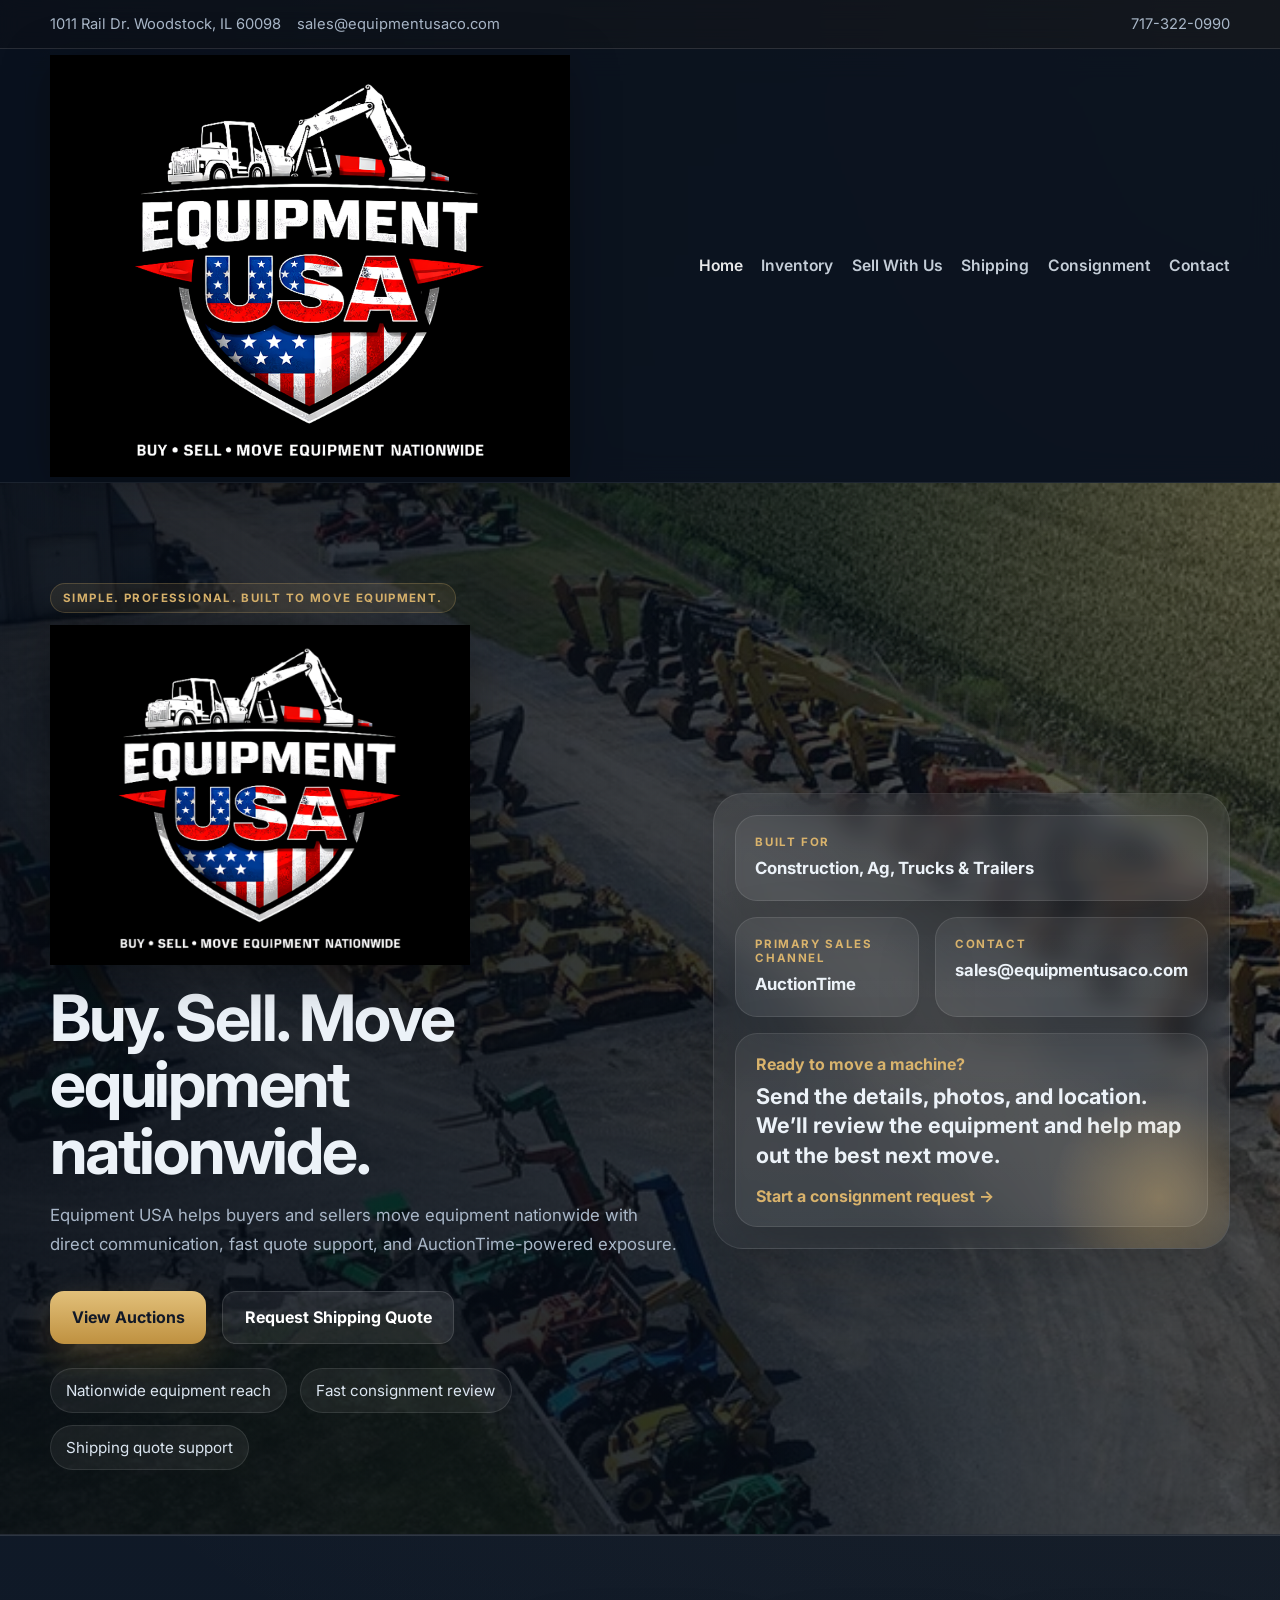
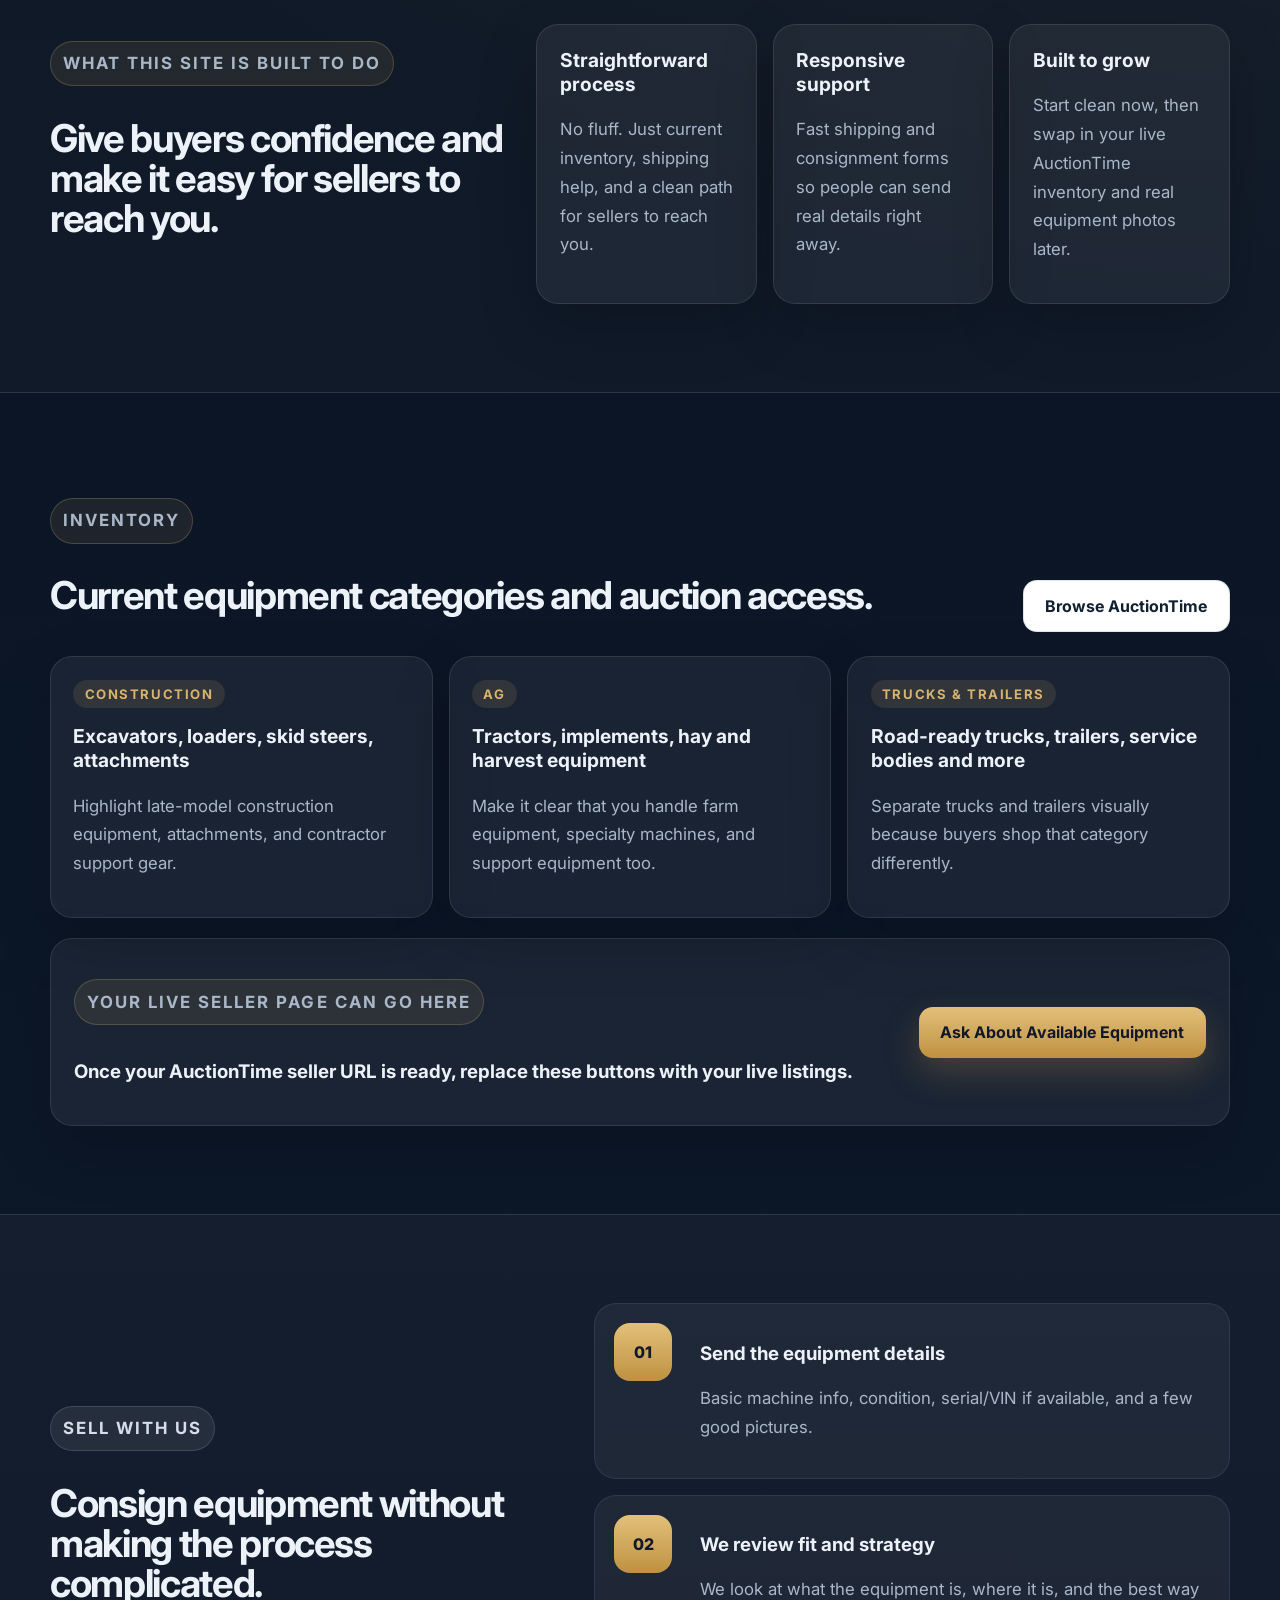
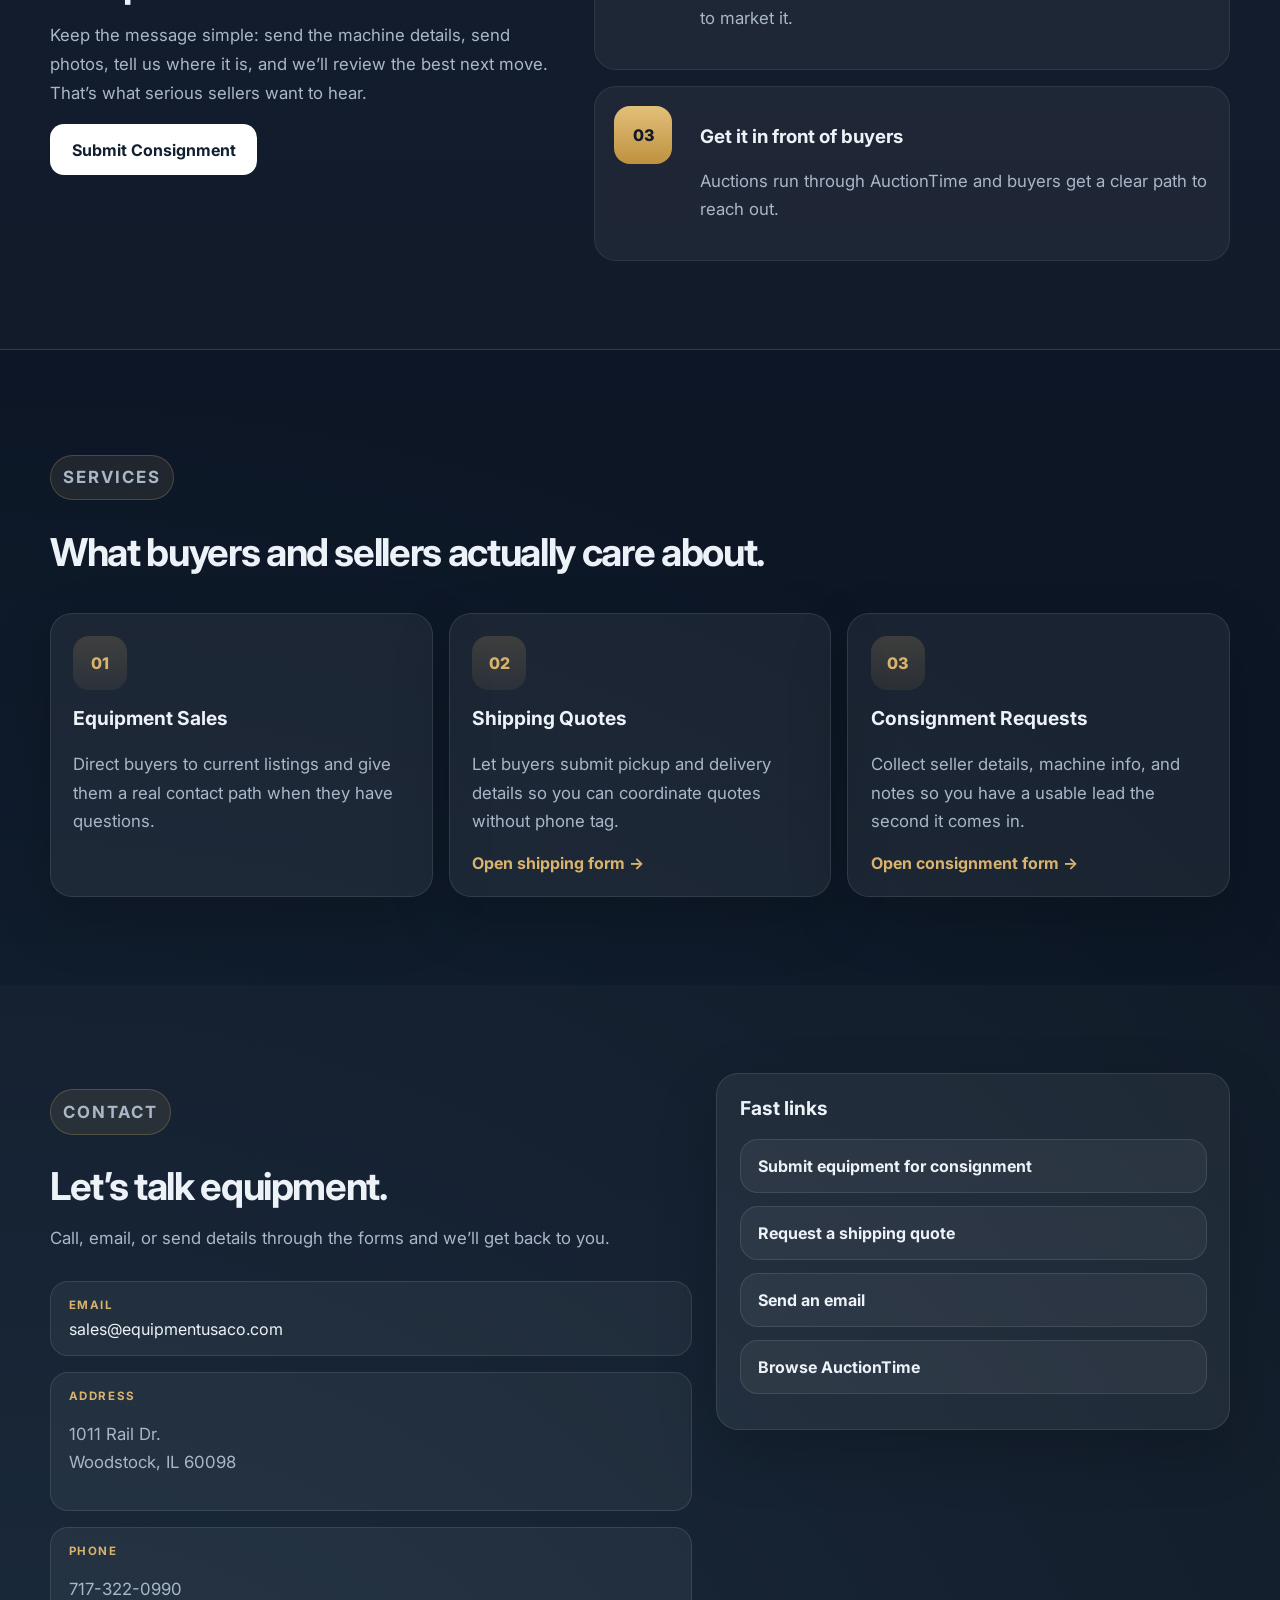
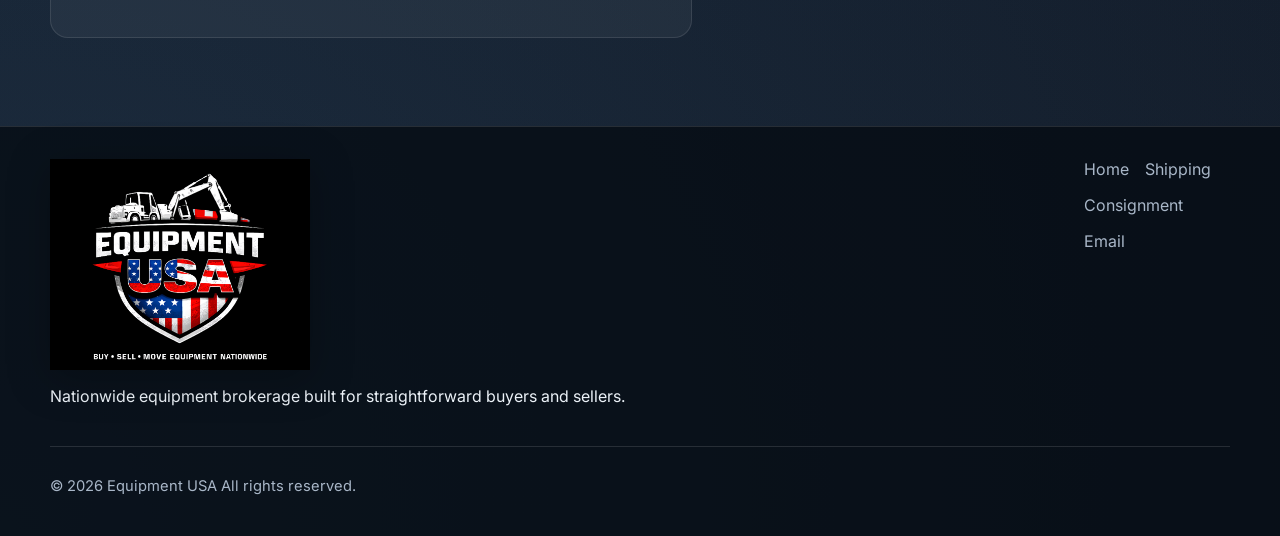
==== index.html @ 48de9f67 "Add files via upload" ====
<!DOCTYPE html>
<html lang="en">
<head>
  <meta charset="UTF-8" />
  <meta name="viewport" content="width=device-width, initial-scale=1.0" />
  <title>Equipment USA | Nationwide Equipment Brokerage</title>
  <meta name="description" content="Equipment USA helps buyers and sellers move equipment nationwide with straightforward listings, fast consignment support, and shipping quote assistance." />
  <link rel="icon" type="image/png" href="assets/favicon.png" />
  <link rel="preconnect" href="https://fonts.googleapis.com">
  <link rel="preconnect" href="https://fonts.gstatic.com" crossorigin>
  <link href="https://fonts.googleapis.com/css2?family=Inter:wght@400;500;600;700;800&display=swap" rel="stylesheet">
  <link rel="stylesheet" href="assets/styles.css" />
</head>
<body>
  <div class="site-shell">
    <header class="topbar">
      <div class="container topbar-inner">
        <div class="topbar-left">
          <span>1011 Rail Dr. Woodstock, IL 60098</span>
          <span><a href="mailto:sales@equipmentusaco.com">sales@equipmentusaco.com</a></span>
        </div>
        <div class="topbar-right">
          <span id="phoneDisplay">717-322-0990</span>
        </div>
      </div>
    </header>

    <header class="main-header">
      <div class="container nav-wrap">
        <a class="brand" href="index.html" aria-label="Equipment USA home">
          <img src="assets/equipmentusa-logo-main.png" alt="Equipment USA logo" />
        </a>

        <button class="menu-toggle" aria-expanded="false" aria-label="Open navigation">
          <span></span><span></span><span></span>
        </button>

        <nav class="main-nav">
          <a href="index.html" class="active">Home</a>
          <a href="#inventory">Inventory</a>
          <a href="#sell">Sell With Us</a>
          <a href="shipping.html">Shipping</a>
          <a href="consignment.html">Consignment</a>
          <a href="#contact">Contact</a>
        </nav>
      </div>
    </header>

    <main>
      <section class="hero hero-home">
        <div class="container hero-grid">
          <div class="hero-copy fade-up">
            <p class="eyebrow">Simple. Professional. Built to move equipment.</p>
            <img class="brand-hero-logo" src="assets/equipmentusa-logo-main.png" alt="Equipment USA" />
            <h1>Buy. Sell. Move equipment nationwide.</h1>
            <p class="hero-text">
              Equipment USA helps buyers and sellers move equipment nationwide with direct communication, fast quote support, and AuctionTime-powered exposure.
            </p>
            <div class="hero-actions">
              <a class="btn btn-primary" href="#inventory">View Auctions</a>
              <a class="btn btn-secondary" href="shipping.html">Request Shipping Quote</a>
            </div>
            <ul class="hero-points">
              <li>Nationwide equipment reach</li>
              <li>Fast consignment review</li>
              <li>Shipping quote support</li>
            </ul>
          </div>

          <div class="hero-card fade-up-delayed">
            <div class="hero-card-glow"></div>
            <div class="stat-card stat-large">
              <span class="stat-label">Built for</span>
              <strong>Construction, Ag, Trucks & Trailers</strong>
            </div>
            <div class="stat-row">
              <div class="stat-card">
                <span class="stat-label">Primary sales channel</span>
                <strong>AuctionTime</strong>
              </div>
              <div class="stat-card">
                <span class="stat-label">Contact</span>
                <strong>sales@equipmentusaco.com</strong>
              </div>
            </div>
            <div class="hero-panel">
              <p>Ready to move a machine?</p>
              <h3>Send the details, photos, and location. We’ll review the equipment and help map out the best next move.</h3>
              <a class="text-link" href="consignment.html">Start a consignment request →</a>
            </div>
          </div>
        </div>
      </section>

      <section class="section trust-strip">
        <div class="container trust-grid">
          <div>
            <p class="section-tag">What this site is built to do</p>
            <h2>Give buyers confidence and make it easy for sellers to reach you.</h2>
          </div>
          <div class="trust-cards">
            <article class="mini-card">
              <h3>Straightforward process</h3>
              <p>No fluff. Just current inventory, shipping help, and a clean path for sellers to reach you.</p>
            </article>
            <article class="mini-card">
              <h3>Responsive support</h3>
              <p>Fast shipping and consignment forms so people can send real details right away.</p>
            </article>
            <article class="mini-card">
              <h3>Built to grow</h3>
              <p>Start clean now, then swap in your live AuctionTime inventory and real equipment photos later.</p>
            </article>
          </div>
        </div>
      </section>

      <section class="section" id="inventory">
        <div class="container section-head">
          <div>
            <p class="section-tag">Inventory</p>
            <h2>Current equipment categories and auction access.</h2>
          </div>
          <a class="btn btn-outline" href="https://www.auctiontime.com/" target="_blank" rel="noopener noreferrer">Browse AuctionTime</a>
        </div>

        <div class="container inventory-grid">
          <article class="inventory-card">
            <span class="pill">Construction</span>
            <h3>Excavators, loaders, skid steers, attachments</h3>
            <p>Highlight late-model construction equipment, attachments, and contractor support gear.</p>
          </article>
          <article class="inventory-card">
            <span class="pill">Ag</span>
            <h3>Tractors, implements, hay and harvest equipment</h3>
            <p>Make it clear that you handle farm equipment, specialty machines, and support equipment too.</p>
          </article>
          <article class="inventory-card">
            <span class="pill">Trucks & Trailers</span>
            <h3>Road-ready trucks, trailers, service bodies and more</h3>
            <p>Separate trucks and trailers visually because buyers shop that category differently.</p>
          </article>
        </div>

        <div class="container cta-band">
          <div>
            <p class="section-tag">Your live seller page can go here</p>
            <h3>Once your AuctionTime seller URL is ready, replace these buttons with your live listings.</h3>
          </div>
          <a class="btn btn-primary" href="mailto:sales@equipmentusaco.com?subject=Equipment%20Inquiry">Ask About Available Equipment</a>
        </div>
      </section>

      <section class="section dark-section" id="sell">
        <div class="container split-grid">
          <div>
            <p class="section-tag light">Sell With Us</p>
            <h2>Consign equipment without making the process complicated.</h2>
            <p>
              Keep the message simple: send the machine details, send photos, tell us where it is, and we’ll review the best next move. That’s what serious sellers want to hear.
            </p>
            <a class="btn btn-light" href="consignment.html">Submit Consignment</a>
          </div>
          <div class="process-list">
            <article>
              <span>01</span>
              <div>
                <h3>Send the equipment details</h3>
                <p>Basic machine info, condition, serial/VIN if available, and a few good pictures.</p>
              </div>
            </article>
            <article>
              <span>02</span>
              <div>
                <h3>We review fit and strategy</h3>
                <p>We look at what the equipment is, where it is, and the best way to market it.</p>
              </div>
            </article>
            <article>
              <span>03</span>
              <div>
                <h3>Get it in front of buyers</h3>
                <p>Auctions run through AuctionTime and buyers get a clear path to reach out.</p>
              </div>
            </article>
          </div>
        </div>
      </section>

      <section class="section">
        <div class="container section-head">
          <div>
            <p class="section-tag">Services</p>
            <h2>What buyers and sellers actually care about.</h2>
          </div>
        </div>

        <div class="container services-grid">
          <article class="service-card">
            <div class="service-icon">01</div>
            <h3>Equipment Sales</h3>
            <p>Direct buyers to current listings and give them a real contact path when they have questions.</p>
          </article>
          <article class="service-card">
            <div class="service-icon">02</div>
            <h3>Shipping Quotes</h3>
            <p>Let buyers submit pickup and delivery details so you can coordinate quotes without phone tag.</p>
            <a href="shipping.html" class="text-link">Open shipping form →</a>
          </article>
          <article class="service-card">
            <div class="service-icon">03</div>
            <h3>Consignment Requests</h3>
            <p>Collect seller details, machine info, and notes so you have a usable lead the second it comes in.</p>
            <a href="consignment.html" class="text-link">Open consignment form →</a>
          </article>
        </div>
      </section>

      <section class="section contact-section" id="contact">
        <div class="container contact-grid">
          <div>
            <p class="section-tag">Contact</p>
            <h2>Let’s talk equipment.</h2>
            <p class="contact-lead">Call, email, or send details through the forms and we’ll get back to you.</p>
            <div class="contact-stack">
              <div>
                <span class="contact-label">Email</span>
                <a href="mailto:sales@equipmentusaco.com">sales@equipmentusaco.com</a>
              </div>
              <div>
                <span class="contact-label">Address</span>
                <p>1011 Rail Dr.<br>Woodstock, IL 60098</p>
              </div>
              <div>
                <span class="contact-label">Phone</span>
                <p id="contactPhone">717-322-0990</p>
              </div>
            </div>
          </div>

          <div class="contact-card">
            <h3>Fast links</h3>
            <a class="contact-link" href="consignment.html">Submit equipment for consignment</a>
            <a class="contact-link" href="shipping.html">Request a shipping quote</a>
            <a class="contact-link" href="mailto:sales@equipmentusaco.com?subject=General%20Question">Send an email</a>
            <a class="contact-link" href="https://www.auctiontime.com/" target="_blank" rel="noopener noreferrer">Browse AuctionTime</a>
          </div>
        </div>
      </section>
    </main>

    <footer class="site-footer">
      <div class="container footer-inner">
        <div>
          <img class="footer-logo" src="assets/equipmentusa-logo-main.png" alt="Equipment USA logo" />
          <p>Nationwide equipment brokerage built for straightforward buyers and sellers.</p>
        </div>
        <div class="footer-links">
          <a href="index.html">Home</a>
          <a href="shipping.html">Shipping</a>
          <a href="consignment.html">Consignment</a>
          <a href="mailto:sales@equipmentusaco.com">Email</a>
        </div>
      </div>
      <div class="container footer-bottom">
        <p>© <span id="year"></span> Equipment USA All rights reserved.</p>
      </div>
    </footer>
  </div>

  <script src="assets/script.js"></script>
</body>
</html>
---- assets/styles.css ----
:root {
  --bg: #09111e;
  --bg-soft: #0f1b2d;
  --panel: rgba(255, 255, 255, 0.06);
  --panel-strong: rgba(255, 255, 255, 0.1);
  --panel-light: #ffffff;
  --text: #ecf2f8;
  --text-dark: #102031;
  --muted: #a9b7c8;
  --line: rgba(255, 255, 255, 0.12);
  --line-dark: rgba(16, 32, 49, 0.12);
  --gold: #d9b36c;
  --gold-strong: #c89d4f;
  --slate: #d9e2ec;
  --surface: #f5f8fb;
  --surface-2: #e9eef5;
  --max: 1180px;
  --shadow: 0 22px 60px rgba(0, 0, 0, 0.18);
  --radius: 22px;
}

* { box-sizing: border-box; }
html { scroll-behavior: smooth; }
body {
  margin: 0;
  font-family: 'Inter', system-ui, sans-serif;
  color: var(--text);
  background:
    radial-gradient(circle at top right, rgba(217, 179, 108, 0.14), transparent 35%),
    radial-gradient(circle at bottom left, rgba(72, 128, 173, 0.18), transparent 32%),
    linear-gradient(180deg, #08101c 0%, #0c1728 50%, #0d1622 100%);
}

a { color: inherit; text-decoration: none; }
img { max-width: 100%; display: block; }
.container { width: min(var(--max), calc(100% - 2rem)); margin: 0 auto; }
.site-shell { min-height: 100vh; }
.section { padding: 88px 0; }

.topbar {
  border-bottom: 1px solid var(--line);
  background: rgba(6, 12, 22, 0.55);
  backdrop-filter: blur(10px);
}

.topbar-inner {
  min-height: 48px;
  display: flex;
  justify-content: space-between;
  align-items: center;
  gap: 1rem;
  font-size: 0.92rem;
  color: var(--muted);
}

.topbar-left,
.topbar-right {
  display: flex;
  gap: 1rem;
  flex-wrap: wrap;
}

.main-header {
  position: sticky;
  top: 0;
  z-index: 30;
  background: rgba(9, 17, 30, 0.84);
  backdrop-filter: blur(14px);
  border-bottom: 1px solid rgba(255, 255, 255, 0.08);
}

.nav-wrap {
  min-height: 128px;
  display: flex;
  align-items: center;
  justify-content: space-between;
  gap: 1.5rem;
}

.brand img { height: auto; width: min(100%, 520px); max-width: 520px; object-fit: contain; filter: drop-shadow(0 10px 24px rgba(0,0,0,0.28)); }
.brand { display: inline-flex; align-items: center; flex: 1 1 auto; min-width: 0; padding: 0.35rem 0; }
.main-nav {
  display: flex;
  flex: 0 0 auto;
  align-items: center;
  gap: 1.15rem;
}

.main-nav a {
  color: var(--slate);
  font-weight: 600;
  font-size: 0.98rem;
  opacity: 0.9;
}

.main-nav a.active,
.main-nav a:hover { color: #fff; }

.menu-toggle {
  display: none;
  background: transparent;
  border: 0;
  padding: 0.5rem;
  cursor: pointer;
}

.menu-toggle span {
  display: block;
  width: 26px;
  height: 2px;
  background: #fff;
  margin: 5px 0;
}

.hero {
  padding: 88px 0 64px;
}

.hero-grid {
  display: grid;
  grid-template-columns: 1.1fr 0.9fr;
  gap: 2rem;
  align-items: center;
}

.eyebrow,
.section-tag {
  display: inline-flex;
  align-items: center;
  gap: 0.45rem;
  padding: 0.45rem 0.75rem;
  border-radius: 999px;
  border: 1px solid rgba(217, 179, 108, 0.24);
  background: rgba(217, 179, 108, 0.1);
  color: var(--gold);
  font-weight: 700;
  text-transform: uppercase;
  letter-spacing: 0.12em;
  font-size: 0.72rem;
}

.section-tag.light {
  background: rgba(255,255,255,0.08);
  border-color: rgba(255,255,255,0.12);
  color: #d6deea;
}

.hero h1,
.section h2,
.form-page-grid h1,
.thanks-card h1 {
  margin: 1rem 0 1rem;
  line-height: 1.04;
  letter-spacing: -0.035em;
}

.hero h1 { font-size: clamp(2.7rem, 5vw, 4.85rem); max-width: 12ch; }
.section h2,
.form-page-grid h1,
.thanks-card h1 { font-size: clamp(2rem, 3vw, 3.2rem); }
.hero-text,
.section p,
.page-lead,
.contact-lead,
.thanks-card p {
  color: var(--muted);
  font-size: 1.05rem;
  line-height: 1.72;
}

.hero-actions,
.thanks-actions {
  display: flex;
  gap: 1rem;
  flex-wrap: wrap;
  margin: 2rem 0 1.5rem;
}

.btn {
  display: inline-flex;
  align-items: center;
  justify-content: center;
  gap: 0.5rem;
  padding: 0.96rem 1.35rem;
  border-radius: 14px;
  font-weight: 700;
  transition: transform 0.18s ease, box-shadow 0.18s ease, background 0.18s ease;
}

.btn:hover { transform: translateY(-1px); }
.btn-primary {
  background: linear-gradient(180deg, #e2c07a 0%, #bf9140 100%);
  color: #111827;
  box-shadow: 0 14px 34px rgba(196, 151, 73, 0.26);
}
.btn-secondary {
  background: rgba(255,255,255,0.08);
  border: 1px solid rgba(255,255,255,0.12);
  color: #fff;
}
.btn-outline {
  border: 1px solid var(--line-dark);
  background: #fff;
  color: var(--text-dark);
}
.btn-light {
  background: #fff;
  color: var(--text-dark);
}
.btn-full { width: 100%; }

.hero-points {
  display: flex;
  flex-wrap: wrap;
  gap: 0.8rem;
  list-style: none;
  padding: 0;
  margin: 0;
}
.hero-points li {
  padding: 0.75rem 0.95rem;
  border-radius: 999px;
  background: rgba(255,255,255,0.06);
  color: #dbe5f0;
  border: 1px solid rgba(255,255,255,0.1);
  font-size: 0.95rem;
}

.hero-card {
  position: relative;
  padding: 1.3rem;
  border-radius: 30px;
  border: 1px solid rgba(255,255,255,0.08);
  background: linear-gradient(180deg, rgba(255,255,255,0.08) 0%, rgba(255,255,255,0.04) 100%);
  overflow: hidden;
  box-shadow: var(--shadow);
}

.hero-card-glow {
  position: absolute;
  inset: auto -40px -60px auto;
  width: 220px;
  height: 220px;
  border-radius: 50%;
  background: radial-gradient(circle, rgba(217,179,108,0.38) 0%, transparent 70%);
  pointer-events: none;
}

.stat-card,
.hero-panel,
.mini-card,
.inventory-card,
.service-card,
.contact-card,
.info-panel,
.form-card,
.cta-band {
  border-radius: var(--radius);
  background: rgba(255,255,255,0.06);
  border: 1px solid rgba(255,255,255,0.1);
  box-shadow: var(--shadow);
}

.stat-card { padding: 1.2rem; }
.stat-large { margin-bottom: 1rem; }
.stat-label,
.contact-label {
  display: block;
  margin-bottom: 0.42rem;
  color: var(--gold);
  text-transform: uppercase;
  letter-spacing: 0.14em;
  font-size: 0.72rem;
  font-weight: 700;
}
.stat-card strong { font-size: 1.05rem; line-height: 1.5; }
.stat-row {
  display: grid;
  grid-template-columns: 1fr 1fr;
  gap: 1rem;
}
.hero-panel {
  margin-top: 1rem;
  padding: 1.25rem;
}
.hero-panel p { margin: 0 0 0.5rem; color: var(--gold); font-weight: 700; }
.hero-panel h3 { margin: 0 0 1rem; font-size: 1.35rem; line-height: 1.35; }
.text-link { color: var(--gold); font-weight: 700; }

.trust-strip { background: rgba(255,255,255,0.02); border-top: 1px solid var(--line); border-bottom: 1px solid var(--line); }
.trust-grid,
.section-head,
.contact-grid,
.form-page-grid,
.split-grid {
  display: grid;
  gap: 1.5rem;
}

.trust-grid { grid-template-columns: 0.8fr 1.2fr; align-items: start; }
.trust-cards,
.inventory-grid,
.services-grid { display: grid; gap: 1rem; }
.trust-cards { grid-template-columns: repeat(3, 1fr); }
.inventory-grid { grid-template-columns: repeat(3, 1fr); }
.services-grid { grid-template-columns: repeat(3, 1fr); }
.mini-card,
.inventory-card,
.service-card { padding: 1.4rem; }
.mini-card h3,
.inventory-card h3,
.service-card h3,
.contact-card h3,
.info-panel h3 { margin-top: 0; font-size: 1.2rem; }
.pill {
  display: inline-flex;
  margin-bottom: 1rem;
  padding: 0.4rem 0.7rem;
  border-radius: 999px;
  background: rgba(217,179,108,0.12);
  color: var(--gold);
  font-size: 0.82rem;
  font-weight: 700;
  text-transform: uppercase;
  letter-spacing: 0.12em;
}

.section-head {
  grid-template-columns: 1fr auto;
  align-items: end;
  margin-bottom: 1.5rem;
}

.cta-band {
  margin-top: 1.25rem;
  padding: 1.45rem;
  display: flex;
  align-items: center;
  justify-content: space-between;
  gap: 1rem;
}

.dark-section {
  background: linear-gradient(180deg, rgba(255,255,255,0.03) 0%, rgba(255,255,255,0.02) 100%);
  border-top: 1px solid var(--line);
  border-bottom: 1px solid var(--line);
}
.split-grid { grid-template-columns: 0.9fr 1.1fr; align-items: center; }
.process-list { display: grid; gap: 1rem; }
.process-list article {
  display: grid;
  grid-template-columns: 70px 1fr;
  gap: 1rem;
  align-items: start;
  padding: 1.2rem;
  border-radius: 22px;
  background: rgba(255,255,255,0.05);
  border: 1px solid rgba(255,255,255,0.08);
}
.process-list span {
  width: 58px;
  height: 58px;
  border-radius: 16px;
  display: grid;
  place-items: center;
  font-weight: 800;
  color: #111827;
  background: linear-gradient(180deg, #e2c07a 0%, #bf9140 100%);
}
.service-icon {
  width: 54px;
  height: 54px;
  border-radius: 16px;
  display: grid;
  place-items: center;
  margin-bottom: 1rem;
  background: linear-gradient(180deg, rgba(217,179,108,0.18) 0%, rgba(217,179,108,0.08) 100%);
  color: var(--gold);
  font-weight: 800;
}

.contact-section { background: rgba(255,255,255,0.02); }
.contact-grid { grid-template-columns: 1fr 0.8fr; align-items: start; }
.contact-stack {
  display: grid;
  gap: 1rem;
  margin-top: 1.75rem;
}
.contact-stack div,
.contact-link {
  padding: 1rem 1.1rem;
  border-radius: 18px;
  background: rgba(255,255,255,0.05);
  border: 1px solid rgba(255,255,255,0.1);
}
.contact-link {
  display: block;
  margin-bottom: 0.8rem;
  font-weight: 700;
}
.contact-card { padding: 1.4rem; }

.site-footer {
  padding-top: 2rem;
  border-top: 1px solid var(--line);
  background: rgba(6, 11, 18, 0.74);
}
.footer-inner {
  display: flex;
  justify-content: space-between;
  gap: 2rem;
  align-items: flex-start;
  padding-bottom: 1.5rem;
}
.footer-logo { height: 46px; margin-bottom: 1rem; }
.footer-links {
  display: flex;
  flex-wrap: wrap;
  gap: 1rem;
  color: var(--muted);
}
.footer-bottom {
  border-top: 1px solid var(--line);
  padding: 1rem 0 1.6rem;
  color: var(--muted);
  font-size: 0.92rem;
}

.inner-page main.section { padding-top: 72px; }
.form-page-grid { grid-template-columns: 0.8fr 1.2fr; align-items: start; }
.info-panel,
.form-card {
  padding: 1.4rem;
}
.info-panel ul { margin: 0.8rem 0 0; padding-left: 1.2rem; color: var(--muted); line-height: 1.8; }
.form-card label {
  display: block;
  font-weight: 600;
  color: #edf4fb;
  margin-bottom: 1rem;
}
.form-row {
  display: grid;
  grid-template-columns: 1fr 1fr;
  gap: 1rem;
}
input,
textarea,
select {
  width: 100%;
  margin-top: 0.48rem;
  padding: 0.95rem 1rem;
  border-radius: 14px;
  border: 1px solid rgba(255,255,255,0.12);
  background: rgba(255,255,255,0.05);
  color: #fff;
  font: inherit;
}
input::placeholder,
textarea::placeholder { color: #9fb0c3; }
.hidden-field { display: none; }

.thanks-page {
  min-height: 100vh;
  display: grid;
  place-items: center;
  padding: 2rem;
  background:
    radial-gradient(circle at top right, rgba(217, 179, 108, 0.16), transparent 35%),
    linear-gradient(180deg, #08101c 0%, #0d1727 100%);
}
.thanks-card {
  max-width: 680px;
  text-align: center;
  padding: 2rem;
  border-radius: 30px;
  border: 1px solid rgba(255,255,255,0.1);
  background: rgba(255,255,255,0.06);
  box-shadow: var(--shadow);
}
.thanks-card img { height: 60px; margin: 0 auto 1rem; }

.fade-up,
.fade-up-delayed {
  opacity: 0;
  transform: translateY(20px);
  animation: rise 0.7s ease forwards;
}
.fade-up-delayed { animation-delay: 0.14s; }
@keyframes rise {
  to {
    opacity: 1;
    transform: translateY(0);
  }
}

@media (max-width: 960px) {
  .menu-toggle { display: block; }
  .main-nav {
    display: none;
    position: absolute;
    top: calc(100% + 1px);
    left: 1rem;
    right: 1rem;
    padding: 1rem;
    flex-direction: column;
    align-items: flex-start;
    gap: 1rem;
    border-radius: 20px;
    background: rgba(9, 17, 30, 0.96);
    border: 1px solid rgba(255,255,255,0.08);
    box-shadow: var(--shadow);
  }
  .main-nav.open { display: flex; }
  .hero-grid,
  .trust-grid,
  .split-grid,
  .contact-grid,
  .form-page-grid,
  .section-head,
  .inventory-grid,
  .services-grid,
  .trust-cards,
  .stat-row,
  .form-row,
  .footer-inner {
    grid-template-columns: 1fr;
  }
  .cta-band,
  .footer-inner,
  .topbar-inner {
    flex-direction: column;
    align-items: flex-start;
  }
}

@media (max-width: 640px) {
  .section { padding: 72px 0; }
  .hero { padding-top: 64px; }
  .hero h1 { max-width: unset; }
  .topbar-inner { min-height: unset; padding: 0.8rem 0; }
  .brand img { height: 38px; max-width: 200px; }
  .hero-actions,
  .thanks-actions { flex-direction: column; }
  .btn { width: 100%; }
}


.footer-logo { height: 64px; width: auto; object-fit: contain; }
@media (max-width: 768px) { .brand img { height: 46px; max-width: 260px; } .footer-logo { height: 52px; } }



.hero.hero-home {
  position: relative;
  overflow: hidden;
  background:
    linear-gradient(90deg, rgba(6, 12, 22, 0.88) 0%, rgba(6, 12, 22, 0.76) 42%, rgba(6, 12, 22, 0.54) 100%),
    url('hero-home.webp') center/cover no-repeat;
  border-bottom: 1px solid var(--line);
}

.hero.hero-home::before,
.page-hero::before {
  content: "";
  position: absolute;
  inset: 0;
  background:
    radial-gradient(circle at top right, rgba(217, 179, 108, 0.22), transparent 28%),
    linear-gradient(180deg, rgba(5, 10, 18, 0.12), rgba(5, 10, 18, 0.4));
  pointer-events: none;
}

.hero.hero-home .container,
.page-hero .container {
  position: relative;
  z-index: 1;
}

.page-hero {
  position: relative;
  padding: 84px 0;
  border-bottom: 1px solid var(--line);
  background-color: #0b1320;
}

.page-hero-shipping {
  background:
    linear-gradient(90deg, rgba(6, 12, 22, 0.86) 0%, rgba(6, 12, 22, 0.7) 48%, rgba(6, 12, 22, 0.38) 100%),
    url('hero-shipping.webp') center/cover no-repeat;
}

.page-hero-consignment {
  background:
    linear-gradient(90deg, rgba(6, 12, 22, 0.88) 0%, rgba(6, 12, 22, 0.72) 48%, rgba(6, 12, 22, 0.42) 100%),
    url('hero-consignment.webp') center/cover no-repeat;
}

.page-hero-grid {
  display: grid;
  grid-template-columns: minmax(0, 0.95fr) minmax(0, 0.75fr);
  gap: 1.5rem;
  align-items: end;
}

.page-hero-copy {
  max-width: 740px;
}

.page-hero h1 {
  font-size: clamp(2.3rem, 4.3vw, 4rem);
  margin: 1rem 0 0.85rem;
  line-height: 1.04;
  letter-spacing: -0.03em;
}

.page-hero p {
  max-width: 62ch;
  color: #d9e2ec;
  font-size: 1.04rem;
  line-height: 1.75;
}

.page-hero-card {
  justify-self: end;
  max-width: 420px;
  padding: 1.25rem;
  border-radius: 24px;
  background: rgba(6, 12, 22, 0.54);
  border: 1px solid rgba(255,255,255,0.12);
  box-shadow: var(--shadow);
  backdrop-filter: blur(10px);
}

.page-hero-card h3 {
  margin-top: 0;
  margin-bottom: 0.9rem;
  font-size: 1.08rem;
}

.page-hero-card ul {
  margin: 0;
  padding-left: 1.15rem;
  color: #dbe5f0;
  line-height: 1.8;
}

.inner-page main.section { padding-top: 56px; }

@media (max-width: 960px) {
  .page-hero-grid { grid-template-columns: 1fr; }
  .page-hero-card { justify-self: start; max-width: none; }
}

@media (max-width: 640px) {
  .page-hero { padding: 72px 0; }
  .hero.hero-home { background-position: center center; }
}



.hero-home {
  position: relative;
}
.hero-home::before {
  content: "";
  position: absolute;
  inset: 0;
  background: linear-gradient(90deg, rgba(8,16,28,0.88) 0%, rgba(8,16,28,0.62) 42%, rgba(8,16,28,0.48) 100%);
  pointer-events: none;
}
.hero-home .container { position: relative; z-index: 1; }
.hero-copy { max-width: 680px; }
.hero-card { backdrop-filter: blur(14px); }
.footer-logo { width: min(100%, 340px); height: auto; }
.contact-link { display:block; }

@media (max-width: 980px) {
  .nav-wrap { min-height: 92px; }
  .brand img { width: min(100%, 320px); }
}
@media (max-width: 720px) {
  .topbar-inner { min-height: auto; padding: 0.65rem 0; }
  .brand img { width: min(100%, 250px); }
}


.footer-logo { width: min(100%, 260px); height: auto; object-fit: contain; margin-bottom: 1rem; filter: drop-shadow(0 8px 20px rgba(0,0,0,0.25)); }
.hero-copy .brand-hero-logo{width:min(100%,420px);margin:0 0 1.2rem;display:block;filter:drop-shadow(0 10px 24px rgba(0,0,0,0.35));}
@media (max-width: 980px){ .nav-wrap{min-height:96px;} .brand img{max-width:340px;} .main-nav{gap:0.85rem;} }
@media (max-width: 720px){ .brand img{max-width:250px;} .topbar-inner{font-size:0.82rem;} }
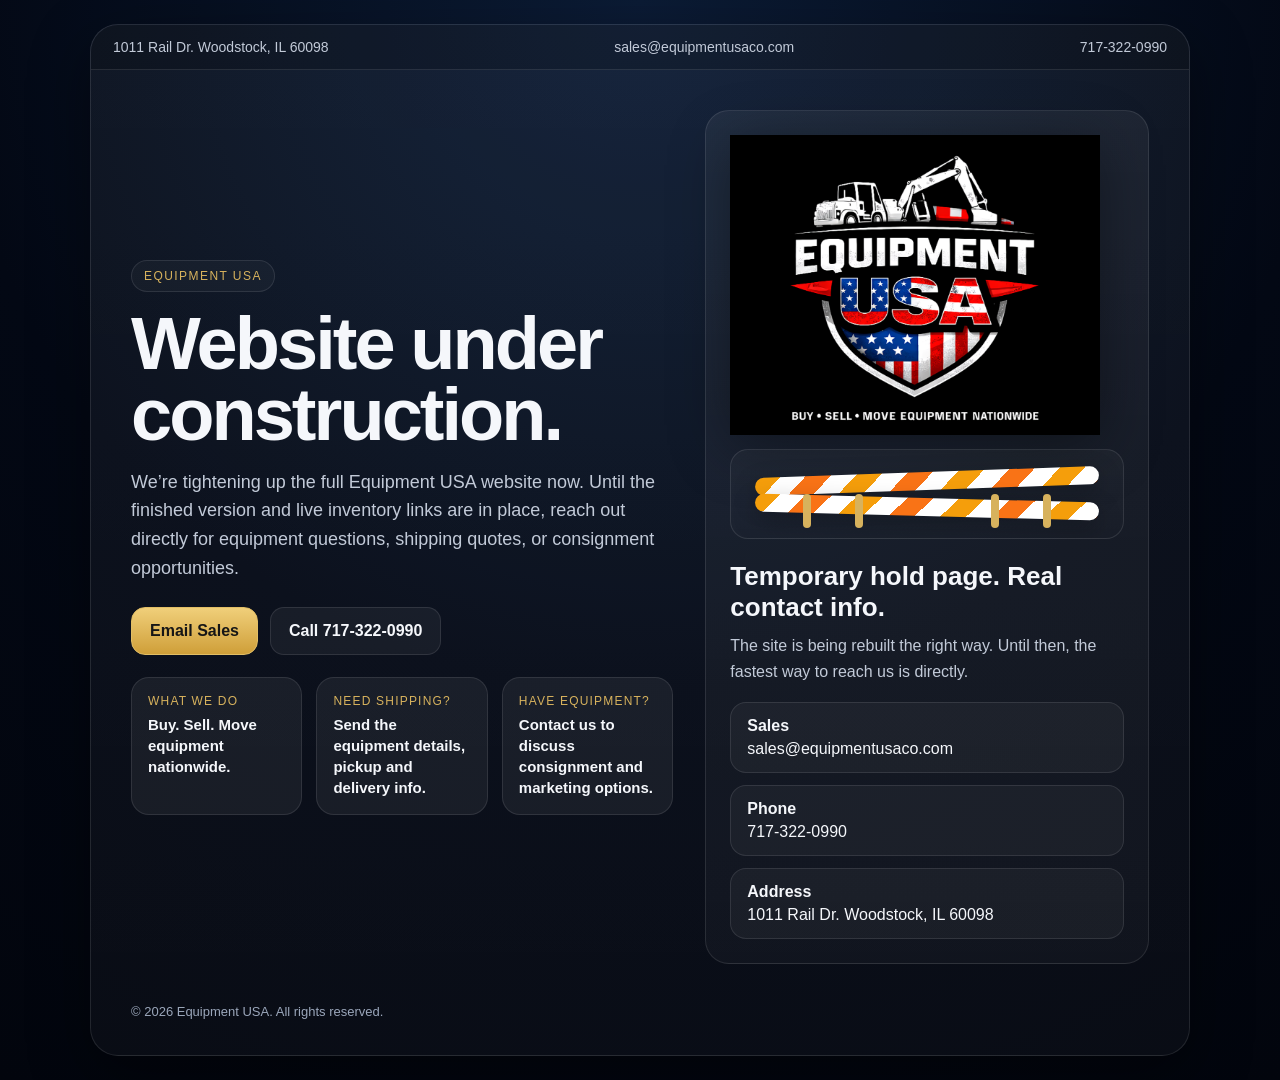
==== commit 4759e71d: "Add files via upload" ====
--- a/index.html
+++ b/index.html
@@ -1,273 +1,75 @@
-<!DOCTYPE html>
+<!doctype html>
 <html lang="en">
 <head>
-  <meta charset="UTF-8" />
-  <meta name="viewport" content="width=device-width, initial-scale=1.0" />
-  <title>Equipment USA | Nationwide Equipment Brokerage</title>
-  <meta name="description" content="Equipment USA helps buyers and sellers move equipment nationwide with straightforward listings, fast consignment support, and shipping quote assistance." />
-  <link rel="icon" type="image/png" href="assets/favicon.png" />
-  <link rel="preconnect" href="https://fonts.googleapis.com">
-  <link rel="preconnect" href="https://fonts.gstatic.com" crossorigin>
-  <link href="https://fonts.googleapis.com/css2?family=Inter:wght@400;500;600;700;800&display=swap" rel="stylesheet">
-  <link rel="stylesheet" href="assets/styles.css" />
+  <meta charset="utf-8">
+  <meta name="viewport" content="width=device-width, initial-scale=1">
+  <title>Equipment USA | Website Under Construction</title>
+  <meta name="description" content="Equipment USA website is under construction. Buy. Sell. Move equipment nationwide.">
+  <link rel="icon" href="assets/favicon.png">
+  <style>
+    :root{--bg:#030814;--line:rgba(255,255,255,.10);--text:#f5f7fb;--muted:#c2cad8;--gold:#d7b25d;--orange:#f59e0b;--orange2:#f97316;--card:rgba(255,255,255,.06)}
+    *{box-sizing:border-box} html,body{margin:0;padding:0;font-family:Inter,Arial,Helvetica,sans-serif;background:radial-gradient(circle at top,#0b1b35 0%,#030814 55%,#02050d 100%);color:var(--text)}
+    body{min-height:100vh;display:flex;align-items:center;justify-content:center;padding:24px}
+    .wrap{width:min(100%,1100px)} .card{background:linear-gradient(180deg,rgba(255,255,255,.05),rgba(255,255,255,.03));border:1px solid var(--line);border-radius:28px;overflow:hidden;box-shadow:0 20px 60px rgba(0,0,0,.4)}
+    .topbar{display:flex;justify-content:space-between;gap:16px;padding:14px 22px;border-bottom:1px solid var(--line);font-size:14px;color:var(--muted);background:rgba(0,0,0,.18)}
+    .hero{display:grid;grid-template-columns:1.1fr .9fr;gap:32px;align-items:center;padding:40px}
+    .logo{max-width:370px;width:100%;height:auto;display:block;filter:drop-shadow(0 10px 30px rgba(0,0,0,.4));margin-bottom:14px}
+    .eyebrow{display:inline-block;padding:8px 12px;border:1px solid var(--line);border-radius:999px;font-size:12px;letter-spacing:.12em;text-transform:uppercase;color:var(--gold);margin-bottom:16px;background:rgba(255,255,255,.03)}
+    h1{font-size:clamp(38px,6.8vw,74px);line-height:.96;margin:0 0 18px;font-weight:800;letter-spacing:-.04em}
+    p{font-size:18px;line-height:1.6;color:var(--muted);margin:0 0 24px;max-width:58ch}
+    .actions{display:flex;flex-wrap:wrap;gap:12px;margin-bottom:22px}
+    .btn{display:inline-flex;align-items:center;justify-content:center;padding:14px 18px;border-radius:14px;text-decoration:none;font-weight:700;border:1px solid var(--line)}
+    .btn-primary{background:linear-gradient(180deg,#f0cf7a,#cf9f39);color:#161616;border-color:#e2be65}.btn-secondary{background:rgba(255,255,255,.05);color:var(--text)}
+    .meta{display:grid;grid-template-columns:repeat(3,1fr);gap:14px}.meta div{background:var(--card);border:1px solid var(--line);border-radius:18px;padding:16px}.meta span{display:block;font-size:12px;text-transform:uppercase;letter-spacing:.1em;color:var(--gold);margin-bottom:6px}.meta strong{font-size:15px;line-height:1.4}
+    .panel{background:linear-gradient(180deg,rgba(255,255,255,.06),rgba(255,255,255,.03));border:1px solid var(--line);border-radius:24px;padding:24px}.panel h2{font-size:26px;margin:0 0 10px}.panel p{font-size:16px;margin-bottom:18px}
+    .list{display:grid;gap:12px}.item{padding:14px 16px;border-radius:16px;background:rgba(255,255,255,.04);border:1px solid var(--line)}.item strong{display:block;margin-bottom:5px}
+    .barricade{position:relative;height:90px;border-radius:18px;background:linear-gradient(180deg,rgba(255,255,255,.03),rgba(255,255,255,.01));border:1px solid var(--line);overflow:hidden;margin:0 0 22px}
+    .bar{position:absolute;left:24px;right:24px;height:18px;border-radius:999px;background:repeating-linear-gradient(135deg,var(--orange) 0 18px,#fff 18px 36px,var(--orange2) 36px 54px,#fff 54px 72px);box-shadow:0 8px 24px rgba(0,0,0,.25)} .bar.one{top:22px;transform:rotate(-2deg)} .bar.two{top:48px;transform:rotate(1.5deg)}
+    .leg{position:absolute;bottom:10px;width:8px;height:34px;background:#d7b25d;border-radius:4px}.leg.l1{left:72px}.leg.l2{left:124px}.leg.l3{right:124px}.leg.l4{right:72px}
+    .foot{padding:0 40px 36px;color:#9ba7bb;font-size:13px}
+    @media (max-width:860px){.hero{grid-template-columns:1fr;padding:28px}.topbar{flex-direction:column;align-items:flex-start}.meta{grid-template-columns:1fr}.foot{padding:0 28px 28px}.logo{max-width:280px}}
+  </style>
 </head>
 <body>
-  <div class="site-shell">
-    <header class="topbar">
-      <div class="container topbar-inner">
-        <div class="topbar-left">
-          <span>1011 Rail Dr. Woodstock, IL 60098</span>
-          <span><a href="mailto:sales@equipmentusaco.com">sales@equipmentusaco.com</a></span>
-        </div>
-        <div class="topbar-right">
-          <span id="phoneDisplay">717-322-0990</span>
-        </div>
+  <main class="wrap">
+    <section class="card">
+      <div class="topbar">
+        <div>1011 Rail Dr. Woodstock, IL 60098</div>
+        <div>sales@equipmentusaco.com</div>
+        <div>717-322-0990</div>
       </div>
-    </header>
-
-    <header class="main-header">
-      <div class="container nav-wrap">
-        <a class="brand" href="index.html" aria-label="Equipment USA home">
-          <img src="assets/equipmentusa-logo-main.png" alt="Equipment USA logo" />
-        </a>
-
-        <button class="menu-toggle" aria-expanded="false" aria-label="Open navigation">
-          <span></span><span></span><span></span>
-        </button>
-
-        <nav class="main-nav">
-          <a href="index.html" class="active">Home</a>
-          <a href="#inventory">Inventory</a>
-          <a href="#sell">Sell With Us</a>
-          <a href="shipping.html">Shipping</a>
-          <a href="consignment.html">Consignment</a>
-          <a href="#contact">Contact</a>
-        </nav>
-      </div>
-    </header>
-
-    <main>
-      <section class="hero hero-home">
-        <div class="container hero-grid">
-          <div class="hero-copy fade-up">
-            <p class="eyebrow">Simple. Professional. Built to move equipment.</p>
-            <img class="brand-hero-logo" src="assets/equipmentusa-logo-main.png" alt="Equipment USA" />
-            <h1>Buy. Sell. Move equipment nationwide.</h1>
-            <p class="hero-text">
-              Equipment USA helps buyers and sellers move equipment nationwide with direct communication, fast quote support, and AuctionTime-powered exposure.
-            </p>
-            <div class="hero-actions">
-              <a class="btn btn-primary" href="#inventory">View Auctions</a>
-              <a class="btn btn-secondary" href="shipping.html">Request Shipping Quote</a>
-            </div>
-            <ul class="hero-points">
-              <li>Nationwide equipment reach</li>
-              <li>Fast consignment review</li>
-              <li>Shipping quote support</li>
-            </ul>
+      <div class="hero">
+        <div>
+          <div class="eyebrow">Equipment USA</div>
+          <h1>Website under construction.</h1>
+          <p>We’re tightening up the full Equipment USA website now. Until the finished version and live inventory links are in place, reach out directly for equipment questions, shipping quotes, or consignment opportunities.</p>
+          <div class="actions">
+            <a class="btn btn-primary" href="mailto:sales@equipmentusaco.com">Email Sales</a>
+            <a class="btn btn-secondary" href="tel:17173220990">Call 717-322-0990</a>
           </div>
-
-          <div class="hero-card fade-up-delayed">
-            <div class="hero-card-glow"></div>
-            <div class="stat-card stat-large">
-              <span class="stat-label">Built for</span>
-              <strong>Construction, Ag, Trucks & Trailers</strong>
-            </div>
-            <div class="stat-row">
-              <div class="stat-card">
-                <span class="stat-label">Primary sales channel</span>
-                <strong>AuctionTime</strong>
-              </div>
-              <div class="stat-card">
-                <span class="stat-label">Contact</span>
-                <strong>sales@equipmentusaco.com</strong>
-              </div>
-            </div>
-            <div class="hero-panel">
-              <p>Ready to move a machine?</p>
-              <h3>Send the details, photos, and location. We’ll review the equipment and help map out the best next move.</h3>
-              <a class="text-link" href="consignment.html">Start a consignment request →</a>
-            </div>
+          <div class="meta">
+            <div><span>What we do</span><strong>Buy. Sell. Move equipment nationwide.</strong></div>
+            <div><span>Need shipping?</span><strong>Send the equipment details, pickup and delivery info.</strong></div>
+            <div><span>Have equipment?</span><strong>Contact us to discuss consignment and marketing options.</strong></div>
           </div>
         </div>
-      </section>
-
-      <section class="section trust-strip">
-        <div class="container trust-grid">
-          <div>
-            <p class="section-tag">What this site is built to do</p>
-            <h2>Give buyers confidence and make it easy for sellers to reach you.</h2>
+        <aside class="panel">
+          <img class="logo" src="assets/equipmentusa-primary.png" alt="Equipment USA logo">
+          <div class="barricade" aria-hidden="true">
+            <div class="bar one"></div><div class="bar two"></div>
+            <div class="leg l1"></div><div class="leg l2"></div><div class="leg l3"></div><div class="leg l4"></div>
           </div>
-          <div class="trust-cards">
-            <article class="mini-card">
-              <h3>Straightforward process</h3>
-              <p>No fluff. Just current inventory, shipping help, and a clean path for sellers to reach you.</p>
-            </article>
-            <article class="mini-card">
-              <h3>Responsive support</h3>
-              <p>Fast shipping and consignment forms so people can send real details right away.</p>
-            </article>
-            <article class="mini-card">
-              <h3>Built to grow</h3>
-              <p>Start clean now, then swap in your live AuctionTime inventory and real equipment photos later.</p>
-            </article>
+          <h2>Temporary hold page. Real contact info.</h2>
+          <p>The site is being rebuilt the right way. Until then, the fastest way to reach us is directly.</p>
+          <div class="list">
+            <div class="item"><strong>Sales</strong>sales@equipmentusaco.com</div>
+            <div class="item"><strong>Phone</strong>717-322-0990</div>
+            <div class="item"><strong>Address</strong>1011 Rail Dr. Woodstock, IL 60098</div>
           </div>
-        </div>
-      </section>
-
-      <section class="section" id="inventory">
-        <div class="container section-head">
-          <div>
-            <p class="section-tag">Inventory</p>
-            <h2>Current equipment categories and auction access.</h2>
-          </div>
-          <a class="btn btn-outline" href="https://www.auctiontime.com/" target="_blank" rel="noopener noreferrer">Browse AuctionTime</a>
-        </div>
-
-        <div class="container inventory-grid">
-          <article class="inventory-card">
-            <span class="pill">Construction</span>
-            <h3>Excavators, loaders, skid steers, attachments</h3>
-            <p>Highlight late-model construction equipment, attachments, and contractor support gear.</p>
-          </article>
-          <article class="inventory-card">
-            <span class="pill">Ag</span>
-            <h3>Tractors, implements, hay and harvest equipment</h3>
-            <p>Make it clear that you handle farm equipment, specialty machines, and support equipment too.</p>
-          </article>
-          <article class="inventory-card">
-            <span class="pill">Trucks & Trailers</span>
-            <h3>Road-ready trucks, trailers, service bodies and more</h3>
-            <p>Separate trucks and trailers visually because buyers shop that category differently.</p>
-          </article>
-        </div>
-
-        <div class="container cta-band">
-          <div>
-            <p class="section-tag">Your live seller page can go here</p>
-            <h3>Once your AuctionTime seller URL is ready, replace these buttons with your live listings.</h3>
-          </div>
-          <a class="btn btn-primary" href="mailto:sales@equipmentusaco.com?subject=Equipment%20Inquiry">Ask About Available Equipment</a>
-        </div>
-      </section>
-
-      <section class="section dark-section" id="sell">
-        <div class="container split-grid">
-          <div>
-            <p class="section-tag light">Sell With Us</p>
-            <h2>Consign equipment without making the process complicated.</h2>
-            <p>
-              Keep the message simple: send the machine details, send photos, tell us where it is, and we’ll review the best next move. That’s what serious sellers want to hear.
-            </p>
-            <a class="btn btn-light" href="consignment.html">Submit Consignment</a>
-          </div>
-          <div class="process-list">
-            <article>
-              <span>01</span>
-              <div>
-                <h3>Send the equipment details</h3>
-                <p>Basic machine info, condition, serial/VIN if available, and a few good pictures.</p>
-              </div>
-            </article>
-            <article>
-              <span>02</span>
-              <div>
-                <h3>We review fit and strategy</h3>
-                <p>We look at what the equipment is, where it is, and the best way to market it.</p>
-              </div>
-            </article>
-            <article>
-              <span>03</span>
-              <div>
-                <h3>Get it in front of buyers</h3>
-                <p>Auctions run through AuctionTime and buyers get a clear path to reach out.</p>
-              </div>
-            </article>
-          </div>
-        </div>
-      </section>
-
-      <section class="section">
-        <div class="container section-head">
-          <div>
-            <p class="section-tag">Services</p>
-            <h2>What buyers and sellers actually care about.</h2>
-          </div>
-        </div>
-
-        <div class="container services-grid">
-          <article class="service-card">
-            <div class="service-icon">01</div>
-            <h3>Equipment Sales</h3>
-            <p>Direct buyers to current listings and give them a real contact path when they have questions.</p>
-          </article>
-          <article class="service-card">
-            <div class="service-icon">02</div>
-            <h3>Shipping Quotes</h3>
-            <p>Let buyers submit pickup and delivery details so you can coordinate quotes without phone tag.</p>
-            <a href="shipping.html" class="text-link">Open shipping form →</a>
-          </article>
-          <article class="service-card">
-            <div class="service-icon">03</div>
-            <h3>Consignment Requests</h3>
-            <p>Collect seller details, machine info, and notes so you have a usable lead the second it comes in.</p>
-            <a href="consignment.html" class="text-link">Open consignment form →</a>
-          </article>
-        </div>
-      </section>
-
-      <section class="section contact-section" id="contact">
-        <div class="container contact-grid">
-          <div>
-            <p class="section-tag">Contact</p>
-            <h2>Let’s talk equipment.</h2>
-            <p class="contact-lead">Call, email, or send details through the forms and we’ll get back to you.</p>
-            <div class="contact-stack">
-              <div>
-                <span class="contact-label">Email</span>
-                <a href="mailto:sales@equipmentusaco.com">sales@equipmentusaco.com</a>
-              </div>
-              <div>
-                <span class="contact-label">Address</span>
-                <p>1011 Rail Dr.<br>Woodstock, IL 60098</p>
-              </div>
-              <div>
-                <span class="contact-label">Phone</span>
-                <p id="contactPhone">717-322-0990</p>
-              </div>
-            </div>
-          </div>
-
-          <div class="contact-card">
-            <h3>Fast links</h3>
-            <a class="contact-link" href="consignment.html">Submit equipment for consignment</a>
-            <a class="contact-link" href="shipping.html">Request a shipping quote</a>
-            <a class="contact-link" href="mailto:sales@equipmentusaco.com?subject=General%20Question">Send an email</a>
-            <a class="contact-link" href="https://www.auctiontime.com/" target="_blank" rel="noopener noreferrer">Browse AuctionTime</a>
-          </div>
-        </div>
-      </section>
-    </main>
-
-    <footer class="site-footer">
-      <div class="container footer-inner">
-        <div>
-          <img class="footer-logo" src="assets/equipmentusa-logo-main.png" alt="Equipment USA logo" />
-          <p>Nationwide equipment brokerage built for straightforward buyers and sellers.</p>
-        </div>
-        <div class="footer-links">
-          <a href="index.html">Home</a>
-          <a href="shipping.html">Shipping</a>
-          <a href="consignment.html">Consignment</a>
-          <a href="mailto:sales@equipmentusaco.com">Email</a>
-        </div>
+        </aside>
       </div>
-      <div class="container footer-bottom">
-        <p>© <span id="year"></span> Equipment USA All rights reserved.</p>
-      </div>
-    </footer>
-  </div>
-
-  <script src="assets/script.js"></script>
+      <div class="foot">© 2026 Equipment USA. All rights reserved.</div>
+    </section>
+  </main>
 </body>
 </html>
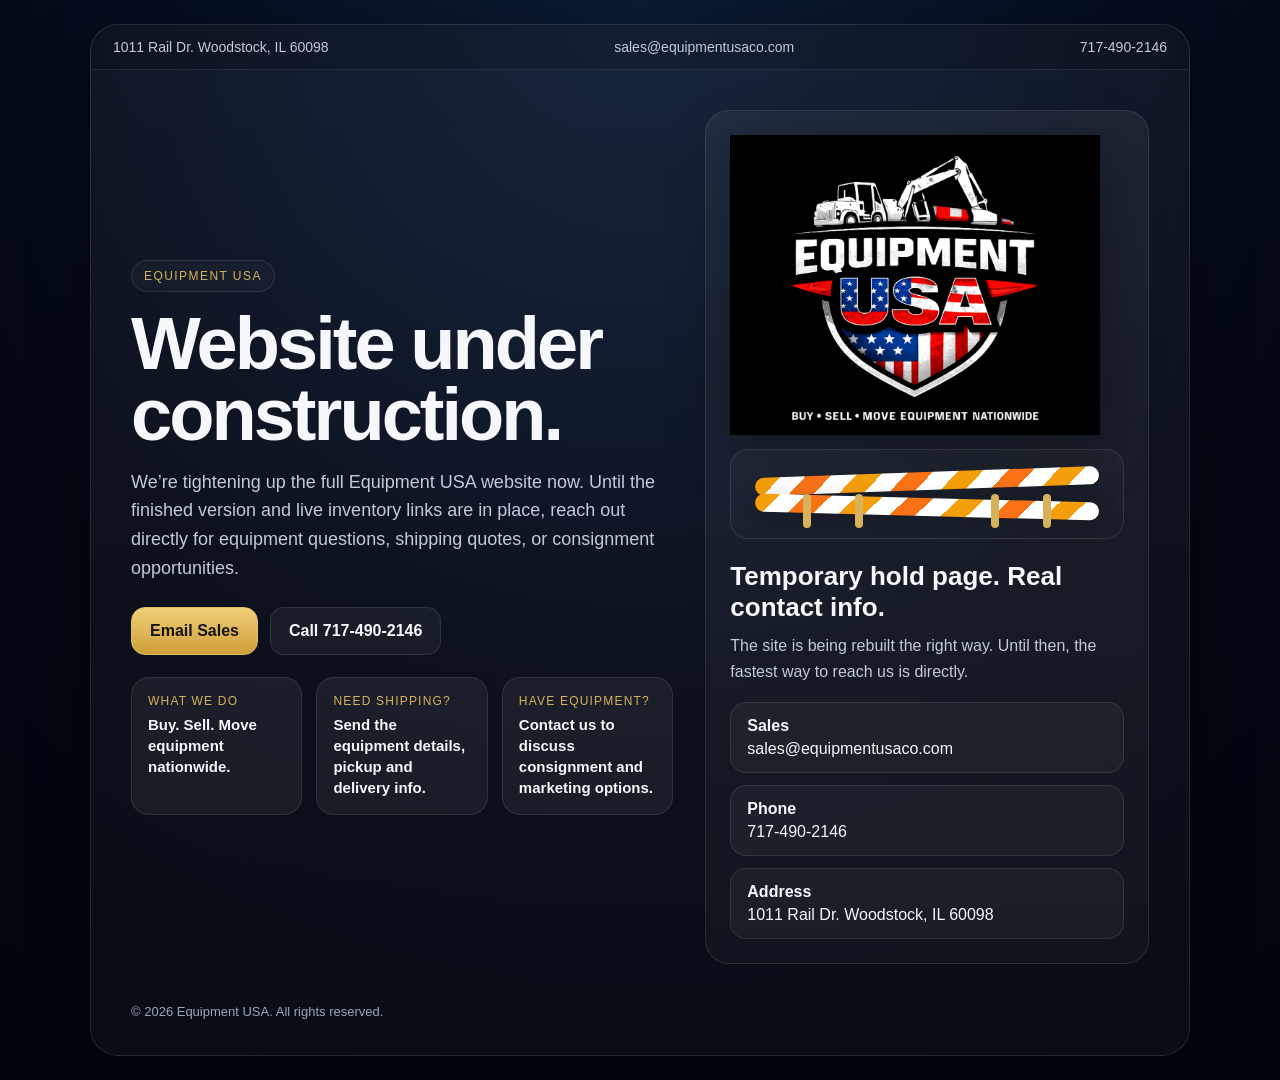
==== commit 4c617eab: "Add files via upload" ====
--- a/index.html
+++ b/index.html
@@ -36,7 +36,7 @@
       <div class="topbar">
         <div>1011 Rail Dr. Woodstock, IL 60098</div>
         <div>sales@equipmentusaco.com</div>
-        <div>717-322-0990</div>
+        <div>717-490-2146</div>
       </div>
       <div class="hero">
         <div>
@@ -45,7 +45,7 @@
           <p>We’re tightening up the full Equipment USA website now. Until the finished version and live inventory links are in place, reach out directly for equipment questions, shipping quotes, or consignment opportunities.</p>
           <div class="actions">
             <a class="btn btn-primary" href="mailto:sales@equipmentusaco.com">Email Sales</a>
-            <a class="btn btn-secondary" href="tel:17173220990">Call 717-322-0990</a>
+            <a class="btn btn-secondary" href="tel:17174902146">Call 717-490-2146</a>
           </div>
           <div class="meta">
             <div><span>What we do</span><strong>Buy. Sell. Move equipment nationwide.</strong></div>
@@ -63,7 +63,7 @@
           <p>The site is being rebuilt the right way. Until then, the fastest way to reach us is directly.</p>
           <div class="list">
             <div class="item"><strong>Sales</strong>sales@equipmentusaco.com</div>
-            <div class="item"><strong>Phone</strong>717-322-0990</div>
+            <div class="item"><strong>Phone</strong>717-490-2146</div>
             <div class="item"><strong>Address</strong>1011 Rail Dr. Woodstock, IL 60098</div>
           </div>
         </aside>
